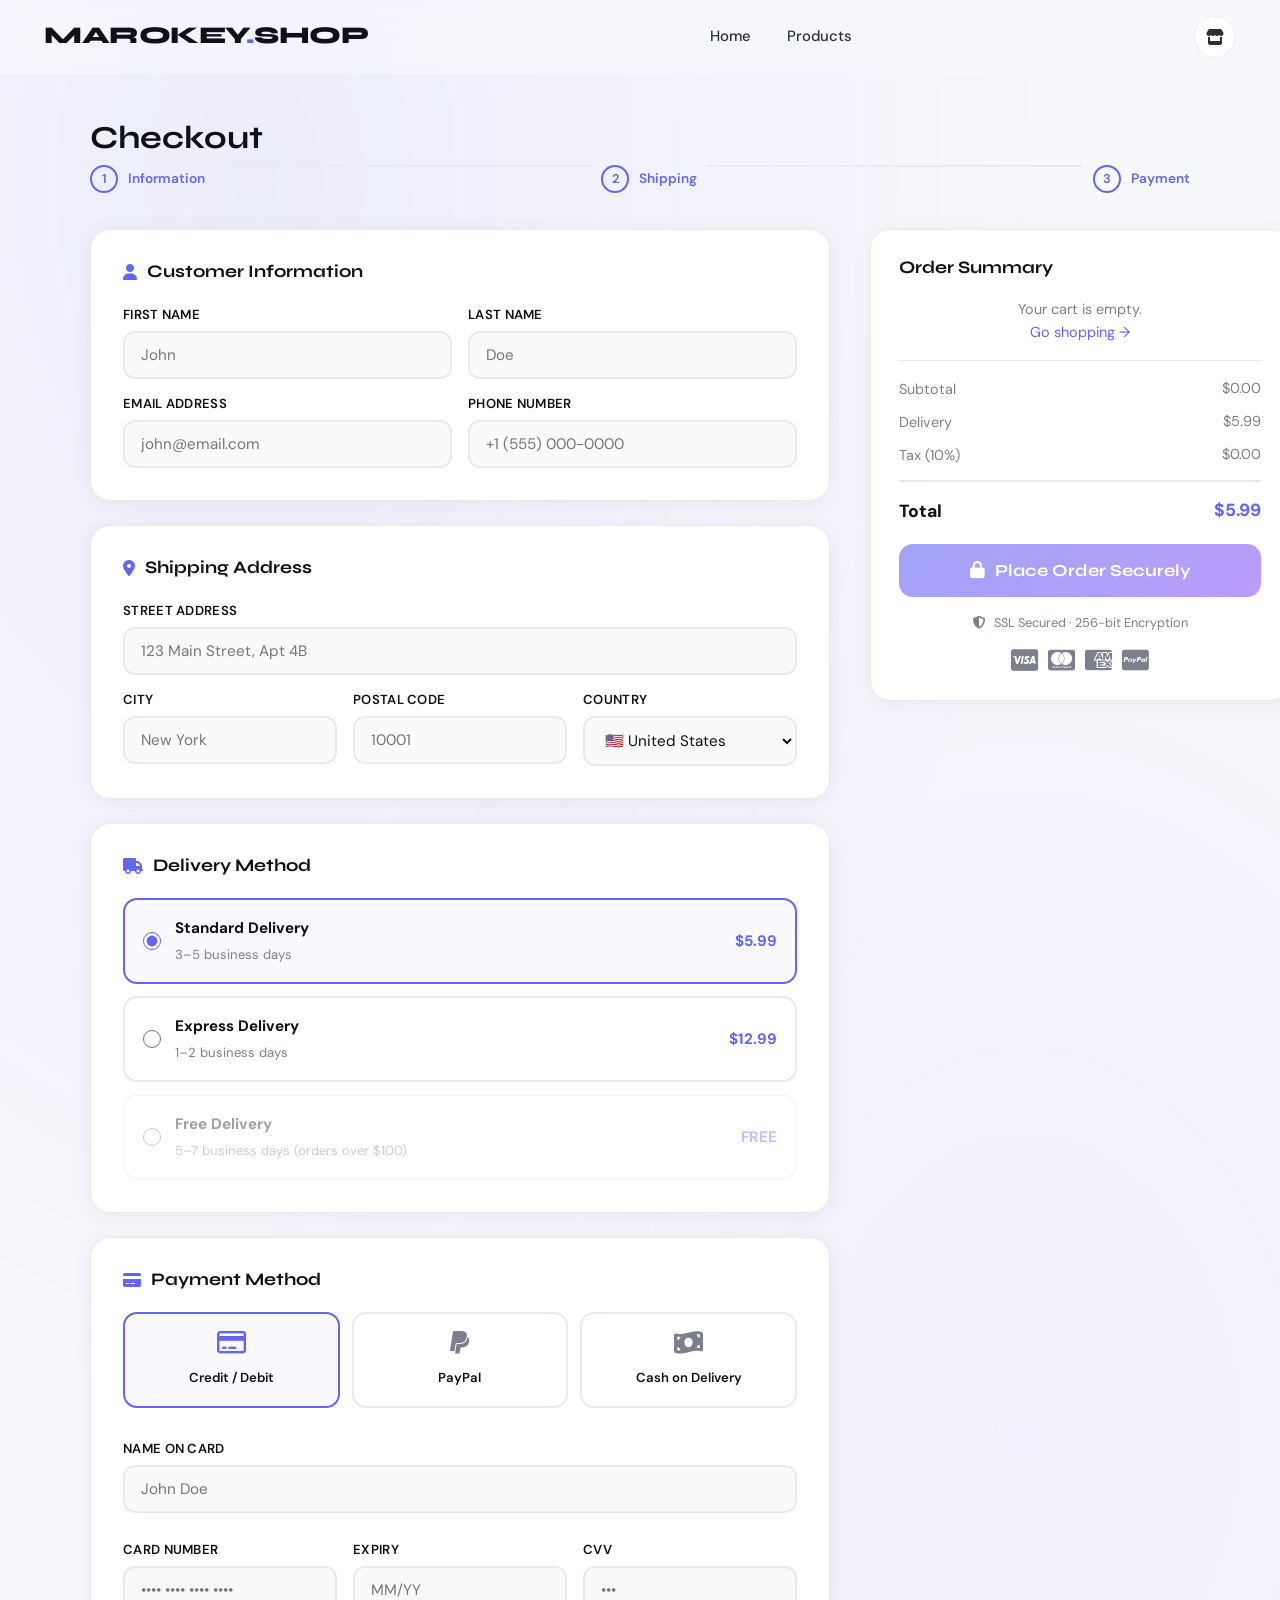
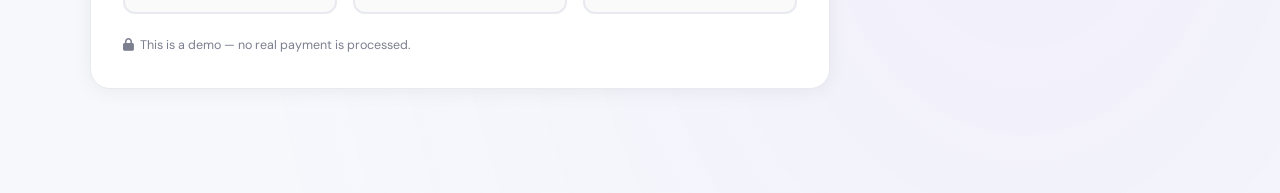
==== checkout.html @ 68ee7695 "fix some bugs and add many new features such as:checkout (payment) and add items in the card for sho" ====
<!DOCTYPE html>
<html lang="en">
<head>
  <meta charset="UTF-8">
  <meta name="viewport" content="width=device-width, initial-scale=1.0">
  <title>Checkout — MAROKEY SHOP</title>
  <link rel="shortcut icon" href="pictures/logo.png" type="image/x-icon">
  <link rel="stylesheet" href="https://cdnjs.cloudflare.com/ajax/libs/font-awesome/6.4.0/css/all.min.css">
  <link rel="preconnect" href="https://fonts.googleapis.com">
  <link href="https://fonts.googleapis.com/css2?family=Syne:wght@400;600;700;800&family=DM+Sans:wght@300;400;500&display=swap" rel="stylesheet">
  <link rel="stylesheet" href="style.css ">
  <style>
    /* Checkout-specific styles */
    .checkout-page { padding: 120px 20px 80px; min-height: 100vh; }
    .checkout-layout { display: grid; grid-template-columns: 1fr 420px; gap: 40px; max-width: 1100px; margin: 0 auto; align-items: start; }
    @media(max-width:900px){ .checkout-layout{ grid-template-columns:1fr; } }

    /* Steps */
    .checkout-steps { display:flex; gap:0; margin-bottom:36px; }
    .step { display:flex; align-items:center; gap:10px; font-size:.85rem; font-weight:600; color:var(--muted); }
    .step.active { color:var(--accent); }
    .step.done { color:var(--green); }
    .step-num { width:28px; height:28px; border-radius:50%; border:2px solid currentColor; display:flex; align-items:center; justify-content:center; font-size:.8rem; flex-shrink:0; }
    .step.done .step-num { background:var(--green); border-color:var(--green); color:#fff; }
    .step-line { flex:1; height:2px; background:var(--border); margin:0 10px; }
    .step-line.done { background:var(--green); }

    /* Form Panels */
    .checkout-panel { background:#fff; border-radius:20px; padding:32px; margin-bottom:24px; box-shadow:0 2px 20px rgba(0,0,0,.06); border:1px solid var(--border); }
    .checkout-panel h3 { font-family:'Syne',sans-serif; font-size:1.1rem; margin-bottom:22px; display:flex; align-items:center; gap:10px; }
    .checkout-panel h3 i { color:var(--accent); font-size:1rem; }

    .field-grid { display:grid; gap:16px; }
    .field-grid.two { grid-template-columns:1fr 1fr; }
    .field-grid.three { grid-template-columns:1fr 1fr 1fr; }
    @media(max-width:600px){ .field-grid.two,.field-grid.three{ grid-template-columns:1fr; } }

    .ck-field { display:flex; flex-direction:column; gap:6px; }
    .ck-field label { font-size:.82rem; font-weight:600; color:var(--dark); letter-spacing:.3px; text-transform:uppercase; }
    .ck-field input, .ck-field select { padding:12px 16px; border:2px solid var(--border); border-radius:12px; font-size:.95rem; font-family:'DM Sans',sans-serif; color:var(--dark); background:#fafafa; transition:border-color .2s, background .2s; outline:none; }
    .ck-field input:focus, .ck-field select:focus { border-color:var(--accent); background:#fff; box-shadow:0 0 0 4px rgba(99,102,241,.08); }

    /* Delivery Options */
    .delivery-options { display:flex; flex-direction:column; gap:12px; }
    .delivery-opt { display:flex; align-items:center; gap:14px; padding:16px 18px; border:2px solid var(--border); border-radius:14px; cursor:pointer; transition:all .2s; }
    .delivery-opt:hover, .delivery-opt.selected { border-color:var(--accent); background:rgba(99,102,241,.04); }
    .delivery-opt input[type=radio] { accent-color:var(--accent); width:18px; height:18px; }
    .delivery-opt-info { flex:1; }
    .delivery-opt-info strong { display:block; font-size:.95rem; color:var(--dark); }
    .delivery-opt-info span { font-size:.82rem; color:var(--muted); }
    .delivery-price { font-weight:700; color:var(--accent); font-size:.95rem; }

    /* Payment */
    .payment-methods { display:grid; grid-template-columns:repeat(3,1fr); gap:12px; }
    @media(max-width:500px){ .payment-methods{ grid-template-columns:1fr; } }
    .pay-opt { border:2px solid var(--border); border-radius:14px; padding:16px; text-align:center; cursor:pointer; transition:all .2s; }
    .pay-opt:hover, .pay-opt.selected { border-color:var(--accent); background:rgba(99,102,241,.04); }
    .pay-opt i { font-size:1.6rem; color:var(--muted); margin-bottom:8px; display:block; }
    .pay-opt.selected i { color:var(--accent); }
    .pay-opt span { font-size:.82rem; font-weight:600; color:var(--dark); }
    .card-fields { margin-top:16px; display:none; }
    .card-fields.show { display:grid; gap:12px; }

    /* Order Summary */
    .order-summary { background:#fff; border-radius:20px; padding:28px; box-shadow:0 2px 20px rgba(0,0,0,.06); border:1px solid var(--border); position:sticky; top:100px; }
    .order-summary h3 { font-family:'Syne',sans-serif; font-size:1.1rem; margin-bottom:20px; }
    .summary-items { border-bottom:1px solid var(--border); padding-bottom:16px; margin-bottom:16px; max-height:240px; overflow-y:auto; display:flex; flex-direction:column; gap:12px; }
    .s-item { display:flex; gap:12px; align-items:center; }
    .s-item-img { width:54px; height:54px; border-radius:10px; object-fit:contain; background:#f8f9fa; padding:4px; flex-shrink:0; }
    .s-item-info { flex:1; }
    .s-item-info p { font-size:.88rem; font-weight:600; color:var(--dark); margin-bottom:2px; }
    .s-item-info span { font-size:.8rem; color:var(--muted); }
    .s-item-price { font-weight:700; font-size:.92rem; color:var(--dark); white-space:nowrap; }

    .summary-row { display:flex; justify-content:space-between; font-size:.9rem; margin-bottom:10px; color:var(--muted); }
    .summary-row.total { border-top:2px solid var(--border); margin-top:14px; padding-top:14px; font-size:1.1rem; font-weight:800; color:var(--dark); }
    .summary-row.total span:last-child { color:var(--accent); }

    /* Place Order */
    .place-order-btn { width:100%; padding:16px; background:var(--gradient); border:none; border-radius:14px; color:#fff; font-family:'Syne',sans-serif; font-size:1.05rem; font-weight:700; cursor:pointer; margin-top:20px; display:flex; align-items:center; justify-content:center; gap:10px; transition:transform .2s, box-shadow .2s; }
    .place-order-btn:hover { transform:translateY(-2px); box-shadow:0 10px 30px rgba(99,102,241,.35); }
    .place-order-btn:disabled { opacity:.6; cursor:not-allowed; transform:none; }

    /* Success Modal */
    .success-modal { position:fixed; inset:0; background:rgba(0,0,0,.5); display:flex; align-items:center; justify-content:center; z-index:9999; opacity:0; visibility:hidden; transition:all .3s; padding:20px; }
    .success-modal.show { opacity:1; visibility:visible; }
    .success-box { background:#fff; border-radius:28px; padding:52px 44px; text-align:center; max-width:480px; width:100%; animation:popIn .4s ease; }
    @keyframes popIn { from{transform:scale(.8);opacity:0} to{transform:scale(1);opacity:1} }
    .success-icon { width:88px; height:88px; background:linear-gradient(135deg,#22c55e,#16a34a); border-radius:50%; display:flex; align-items:center; justify-content:center; font-size:2.4rem; color:#fff; margin:0 auto 24px; }
    .success-box h2 { font-family:'Syne',sans-serif; font-size:1.8rem; margin-bottom:12px; color:var(--dark); }
    .success-box p { color:var(--muted); margin-bottom:8px; font-size:.95rem; line-height:1.6; }
    .order-num { font-size:.85rem; color:var(--accent); font-weight:700; margin-bottom:28px; }
    .success-box .btn-primary { display:inline-flex; }
  </style>
</head>
<body>

<!-- ── Navbar ── -->
<nav class="mk-navbar scrolled" id="navbar">
  <div class="nav-inner">
    <a href="index.html" class="mk-logo">MAROKEY<span>.</span>SHOP</a>
    <ul class="nav-links" id="navMenu">
      <li><a href="index.html#home">Home</a></li>
      <li><a href="index.html#products">Products</a></li>
    </ul>
    <div class="nav-actions">
      <button class="icon-btn cart-trigger" onclick="window.location='index.html'" aria-label="Back to store">
        <i class="fas fa-store"></i>
      </button>
      <button class="icon-btn" id="navToggle" aria-label="Menu" aria-expanded="false">
        <span class="ham"><span></span><span></span><span></span></span>
      </button>
    </div>
  </div>
</nav>

<!-- ── Checkout Page ── -->
<div class="checkout-page">
  <div style="max-width:1100px;margin:0 auto 28px;">
    <h1 style="font-family:'Syne',sans-serif;font-size:2rem;margin-bottom:8px;">Checkout</h1>

    <!-- Progress Steps -->
    <div class="checkout-steps">
      <div class="step active"><div class="step-num">1</div><span>Information</span></div>
      <div class="step-line"></div>
      <div class="step active"><div class="step-num">2</div><span>Shipping</span></div>
      <div class="step-line"></div>
      <div class="step active"><div class="step-num">3</div><span>Payment</span></div>
    </div>
  </div>

  <div class="checkout-layout">
    <!-- Left Column: Form -->
    <div>
      <!-- Customer Info -->
      <div class="checkout-panel">
        <h3><i class="fas fa-user"></i> Customer Information</h3>
        <div class="field-grid two">
          <div class="ck-field"><label for="firstName">First Name</label><input type="text" id="firstName" name="firstName" placeholder="John" required autocomplete="given-name"></div>
          <div class="ck-field"><label for="lastName">Last Name</label><input type="text" id="lastName" name="lastName" placeholder="Doe" required autocomplete="family-name"></div>
        </div>
        <div class="field-grid two" style="margin-top:14px;">
          <div class="ck-field"><label for="email">Email Address</label><input type="email" id="email" name="email" placeholder="john@email.com" required autocomplete="email"></div>
          <div class="ck-field"><label for="phone">Phone Number</label><input type="tel" id="phone" name="phone" placeholder="+1 (555) 000-0000" required autocomplete="tel"></div>
        </div>
      </div>

      <!-- Shipping Address -->
      <div class="checkout-panel">
        <h3><i class="fas fa-map-marker-alt"></i> Shipping Address</h3>
        <div class="field-grid" style="margin-bottom:14px;">
          <div class="ck-field"><label for="street">Street Address</label><input type="text" id="street" name="street" placeholder="123 Main Street, Apt 4B" required autocomplete="street-address"></div>
        </div>
        <div class="field-grid three">
          <div class="ck-field"><label for="city">City</label><input type="text" id="city" name="city" placeholder="New York" required autocomplete="address-level2"></div>
          <div class="ck-field"><label for="postal">Postal Code</label><input type="text" id="postal" name="postal" placeholder="10001" required autocomplete="postal-code"></div>
          <div class="ck-field"><label for="country">Country</label>
            <select id="country" name="country" required autocomplete="country">
              <option value="US">🇺🇸 United States</option>
              <option value="GB">🇬🇧 United Kingdom</option>
              <option value="FR">🇫🇷 France</option>
              <option value="MA">🇲🇦 Morocco</option>
              <option value="DE">🇩🇪 Germany</option>
              <option value="CA">🇨🇦 Canada</option>
              <option value="other">🌍 Other</option>
            </select>
          </div>
        </div>
      </div>

      <!-- Delivery Options -->
      <div class="checkout-panel">
        <h3><i class="fas fa-truck"></i> Delivery Method</h3>
        <div class="delivery-options" id="deliveryOptions">
          <label class="delivery-opt selected">
            <input type="radio" name="delivery" value="standard" data-fee="5.99" data-days="3–5 days" checked>
            <div class="delivery-opt-info">
              <strong>Standard Delivery</strong>
              <span>3–5 business days</span>
            </div>
            <span class="delivery-price">$5.99</span>
          </label>
          <label class="delivery-opt">
            <input type="radio" name="delivery" value="express" data-fee="12.99" data-days="1–2 days">
            <div class="delivery-opt-info">
              <strong>Express Delivery</strong>
              <span>1–2 business days</span>
            </div>
            <span class="delivery-price">$12.99</span>
          </label>
          <label class="delivery-opt" id="freeDeliveryOpt">
            <input type="radio" name="delivery" value="free" data-fee="0" data-days="5–7 days">
            <div class="delivery-opt-info">
              <strong>Free Delivery</strong>
              <span>5–7 business days (orders over $100)</span>
            </div>
            <span class="delivery-price free-tag">FREE</span>
          </label>
        </div>
      </div>

      <!-- Payment -->
      <div class="checkout-panel">
        <h3><i class="fas fa-credit-card"></i> Payment Method</h3>
        <div class="payment-methods">
          <div class="pay-opt selected" data-pay="card" onclick="selectPay(this)">
            <i class="far fa-credit-card"></i>
            <span>Credit / Debit</span>
          </div>
          <div class="pay-opt" data-pay="paypal" onclick="selectPay(this)">
            <i class="fab fa-paypal"></i>
            <span>PayPal</span>
          </div>
          <div class="pay-opt" data-pay="cod" onclick="selectPay(this)">
            <i class="fas fa-money-bill-wave"></i>
            <span>Cash on Delivery</span>
          </div>
        </div>

        <!-- Card Fields -->
        <div class="card-fields show" id="cardFields">
          <div class="field-grid" style="margin-top:14px;">
            <div class="ck-field"><label>Name on Card</label><input type="text" placeholder="John Doe"></div>
          </div>
          <div class="field-grid two" style="margin-top:14px;">
            <div class="ck-field"><label>Card Number</label><input type="text" placeholder="•••• •••• •••• ••••" maxlength="19"></div>
            <div class="field-grid two">
              <div class="ck-field"><label>Expiry</label><input type="text" placeholder="MM/YY" maxlength="5"></div>
              <div class="ck-field"><label>CVV</label><input type="text" placeholder="•••" maxlength="4"></div>
            </div>
          </div>
          <p style="font-size:.78rem;color:var(--muted);margin-top:10px;display:flex;align-items:center;gap:6px;"><i class="fas fa-lock"></i> This is a demo — no real payment is processed.</p>
        </div>

        <div id="paypalMsg" style="display:none;margin-top:16px;padding:16px;background:#f0f4ff;border-radius:12px;font-size:.9rem;color:var(--muted);text-align:center;">
          <i class="fab fa-paypal" style="font-size:1.8rem;color:#003087;display:block;margin-bottom:8px;"></i>
          You'll be redirected to PayPal to complete your purchase.
        </div>
        <div id="codMsg" style="display:none;margin-top:16px;padding:16px;background:#f0fff4;border-radius:12px;font-size:.9rem;color:var(--muted);text-align:center;">
          <i class="fas fa-hand-holding-usd" style="font-size:1.8rem;color:#22c55e;display:block;margin-bottom:8px;"></i>
          Pay cash when your order arrives at your door.
        </div>
      </div>
    </div>

    <!-- Right Column: Order Summary -->
    <div class="order-summary">
      <h3>Order Summary</h3>

      <div class="summary-items" id="summaryItems">
        <p style="color:var(--muted);font-size:.9rem;">Loading cart…</p>
      </div>

      <div class="summary-row"><span>Subtotal</span><span id="sumSubtotal">$0.00</span></div>
      <div class="summary-row"><span>Delivery</span><span id="sumDelivery">$5.99</span></div>
      <div class="summary-row"><span>Tax (10%)</span><span id="sumTax">$0.00</span></div>
      <div class="summary-row total"><span>Total</span><span id="sumTotal">$0.00</span></div>

      <button class="place-order-btn" id="placeOrderBtn" onclick="placeOrder()">
        <i class="fas fa-lock"></i> Place Order Securely
      </button>

      <div style="display:flex;align-items:center;justify-content:center;gap:8px;margin-top:16px;font-size:.8rem;color:var(--muted);">
        <i class="fas fa-shield-alt"></i> SSL Secured · 256-bit Encryption
      </div>

      <!-- Accepted cards -->
      <div style="display:flex;gap:10px;justify-content:center;margin-top:14px;font-size:1.5rem;color:var(--muted);">
        <i class="fab fa-cc-visa"></i>
        <i class="fab fa-cc-mastercard"></i>
        <i class="fab fa-cc-amex"></i>
        <i class="fab fa-cc-paypal"></i>
      </div>
    </div>
  </div>
</div>

<!-- ── Success Modal ── -->
<div class="success-modal" id="successModal">
  <div class="success-box">
    <div class="success-icon">✓</div>
    <h2>Order Placed!</h2>
    <p>Thank you for shopping with <strong>MAROKEY SHOP</strong>. Your order has been confirmed and will be on its way soon.</p>
    <p class="order-num" id="orderNum">Order #MK-000000</p>
    <a href="index.html" class="btn-primary" onclick="clearCart()">
      Continue Shopping <i class="fas fa-arrow-right"></i>
    </a>
  </div>
</div>

<script src="main.js"></script>
<script>
const TAX_RATE = 0.10;
let deliveryFee = 5.99;
let selectedPay = 'card';

function renderSummary() {
  const cart = getCart();
  const items = document.getElementById('summaryItems');
  const subtotal = cartTotal();

  if (!cart.length) {
    items.innerHTML = '<p style="color:var(--muted);font-size:.9rem;text-align:center;">Your cart is empty.<br><a href="index.html" style="color:var(--accent)">Go shopping →</a></p>';
    document.getElementById('placeOrderBtn').disabled = true;
  } else {
    items.innerHTML = cart.map(i => `
      <div class="s-item">
        <img src="${i.img}" class="s-item-img" alt="${i.name}" onerror="this.src='https://via.placeholder.com/54'">
        <div class="s-item-info">
          <p>${i.name}</p>
          <span>Qty: ${i.qty}</span>
        </div>
        <span class="s-item-price">$${(i.price * i.qty).toFixed(2)}</span>
      </div>
    `).join('');
  }

  // Free delivery if over $100
  const freeOpt = document.getElementById('freeDeliveryOpt');
  if (freeOpt) {
    const radio = freeOpt.querySelector('input');
    if (subtotal >= 100) {
      freeOpt.style.opacity = '1';
      freeOpt.style.pointerEvents = 'auto';
    } else {
      freeOpt.style.opacity = '.4';
      freeOpt.style.pointerEvents = 'none';
      if (radio.checked) {
        document.querySelector('input[name="delivery"][value="standard"]').checked = true;
        deliveryFee = 5.99;
      }
    }
  }

  const tax = subtotal * TAX_RATE;
  const total = subtotal + deliveryFee + tax;
  document.getElementById('sumSubtotal').textContent = `$${subtotal.toFixed(2)}`;
  document.getElementById('sumDelivery').textContent = deliveryFee === 0 ? 'FREE' : `$${deliveryFee.toFixed(2)}`;
  document.getElementById('sumTax').textContent = `$${tax.toFixed(2)}`;
  document.getElementById('sumTotal').textContent = `$${total.toFixed(2)}`;
}

// Delivery radio
document.querySelectorAll('input[name="delivery"]').forEach(r => {
  r.addEventListener('change', function() {
    document.querySelectorAll('.delivery-opt').forEach(o => o.classList.remove('selected'));
    this.closest('.delivery-opt').classList.add('selected');
    deliveryFee = parseFloat(this.dataset.fee);
    renderSummary();
  });
});

// Payment method
function selectPay(el) {
  document.querySelectorAll('.pay-opt').forEach(o => o.classList.remove('selected'));
  el.classList.add('selected');
  selectedPay = el.dataset.pay;
  document.getElementById('cardFields').className = 'card-fields' + (selectedPay === 'card' ? ' show' : '');
  document.getElementById('paypalMsg').style.display = selectedPay === 'paypal' ? 'block' : 'none';
  document.getElementById('codMsg').style.display = selectedPay === 'cod' ? 'block' : 'none';
}

// Card number formatting
document.querySelector('input[placeholder="•••• •••• •••• ••••"]')?.addEventListener('input', function() {
  this.value = this.value.replace(/\D/g,'').replace(/(.{4})/g,'$1 ').trim().slice(0,19);
});
document.querySelector('input[placeholder="MM/YY"]')?.addEventListener('input', function() {
  this.value = this.value.replace(/\D/g,'').replace(/(.{2})/,'$1/').slice(0,5);
});

// Place order validation
function placeOrder() {
  const required = ['firstName','lastName','email','phone','street','city','postal'];
  const empty = required.filter(id => !document.getElementById(id)?.value.trim());
  if (empty.length) { showToast('Please fill in all required fields.', 'error'); return; }
  if (!getCart().length) { showToast('Your cart is empty!', 'error'); return; }

  // Generate order number
  const num = 'MK-' + Math.random().toString(36).toUpperCase().slice(2,8);
  document.getElementById('orderNum').textContent = `Order #${num}`;

  const btn = document.getElementById('placeOrderBtn');
  btn.disabled = true;
  btn.innerHTML = '<i class="fas fa-spinner fa-spin"></i> Processing…';

  setTimeout(() => {
    document.getElementById('successModal').classList.add('show');
  }, 1400);
}

renderSummary();
</script>
</body>
</html>
---- style.css ----
:root {
  --dark:       #0f1117;
  --mid:        #2c2f3a;
  --muted:      #7c7f8e;
  --border:     #e8eaf0;
  --bg:         #f7f8fc;
  --white:      #ffffff;
  --accent:     #6366f1;
  --accent2:    #8b5cf6;
  --green:      #22c55e;
  --red:        #ef4444;
  --gradient:   linear-gradient(135deg, #6366f1 0%, #8b5cf6 100%);
  --shadow-sm:  0 2px 8px rgba(0,0,0,.06);
  --shadow-md:  0 8px 28px rgba(0,0,0,.10);
  --shadow-lg:  0 20px 50px rgba(0,0,0,.14);
  --radius:     16px;
  --radius-sm:  10px;
  --nav-h:      74px;
}

/* ── Reset ──────────────────────────────────────────────────── */
*, *::before, *::after { box-sizing: border-box; margin: 0; padding: 0; }
html { scroll-behavior: smooth; }
body {
  font-family: 'DM Sans', sans-serif;
  color: var(--dark);
  background: var(--bg);
  background-image:
    radial-gradient(ellipse at 20% 10%, rgba(99,102,241,.07) 0%, transparent 55%),
    radial-gradient(ellipse at 80% 80%, rgba(139,92,246,.05) 0%, transparent 55%);
  line-height: 1.6;
  -webkit-font-smoothing: antialiased;
}
img { display: block; max-width: 100%; }
a { text-decoration: none; color: inherit; }
button { cursor: pointer; font-family: inherit; }
input, select, textarea { font-family: inherit; }

/* ── Typography ─────────────────────────────────────────────── */
h1, h2, h3, h4 { font-family: 'Syne', sans-serif; line-height: 1.15; }
em { font-style: italic; }

/* ── Container ──────────────────────────────────────────────── */
.container { width: 100%; max-width: 1240px; margin: 0 auto; padding: 0 24px; }

/* ── Buttons ────────────────────────────────────────────────── */
.btn-primary {
  display: inline-flex; align-items: center; gap: 8px;
  padding: 14px 30px;
  background: var(--gradient);
  color: #fff;
  border: none; border-radius: 50px;
  font-family: 'Syne', sans-serif; font-weight: 700; font-size: .95rem;
  letter-spacing: .3px;
  transition: transform .2s, box-shadow .2s;
  cursor: pointer;
}
.btn-primary:hover { transform: translateY(-2px); box-shadow: 0 12px 30px rgba(99,102,241,.35); }
.btn-primary.w-full { width: 100%; justify-content: center; border-radius: 14px; padding: 15px; }

.btn-ghost {
  display: inline-flex; align-items: center; gap: 8px;
  padding: 14px 28px;
  background: transparent;
  color: #fff;
  border: 2px solid rgba(255,255,255,.5);
  border-radius: 50px;
  font-family: 'Syne', sans-serif; font-weight: 600; font-size: .95rem;
  transition: background .2s, border-color .2s;
}
.btn-ghost:hover { background: rgba(255,255,255,.15); border-color: #fff; }

/* ── Section Labels ─────────────────────────────────────────── */
.section-label {
  display: inline-block;
  font-size: .78rem; font-weight: 700; letter-spacing: 2.5px; text-transform: uppercase;
  color: var(--accent);
  background: rgba(99,102,241,.1);
  padding: 5px 14px; border-radius: 50px;
  margin-bottom: 14px;
}

/* ── NAVBAR ─────────────────────────────────────────────────── */
.mk-navbar {
  position: fixed; top: 0; left: 0; width: 100%; z-index: 1000;
  height: var(--nav-h);
  background: rgba(247,248,252,.7);
  backdrop-filter: blur(16px); -webkit-backdrop-filter: blur(16px);
  border-bottom: 1px solid transparent;
  transition: all .3s ease;
}
.mk-navbar.scrolled {
  background: rgba(255,255,255,.92);
  border-bottom-color: var(--border);
  box-shadow: var(--shadow-sm);
}
.nav-inner {
  max-width: 1240px; margin: 0 auto; padding: 0 24px;
  height: 100%; display: flex; align-items: center; justify-content: space-between; gap: 24px;
  min-width: 0;
}

.nav-actions { display: flex; align-items: center; gap: 10px; flex-shrink: 0; }

.ham { display: flex; flex-direction: column; gap: 5px; width: 18px; flex-shrink: 0; }
.ham span { display: block; height: 2px; background: var(--mid); border-radius: 2px; transition: all .3s; }

.icon-btn#navToggle { display: none; }

#navToggle.open .ham span:nth-child(1) { transform: translateY(7px) rotate(45deg); }
#navToggle.open .ham span:nth-child(2) { opacity: 0; }
#navToggle.open .ham span:nth-child(3) { transform: translateY(-7px) rotate(-45deg); }

@media (max-width: 860px) {
  .icon-btn#navToggle { display: flex; }

  .nav-links {
    position: fixed; top: var(--nav-h); left: 0; width: 100%; z-index: 999;
    flex-direction: column; gap: 0;
    background: rgba(255,255,255,.98); backdrop-filter: blur(16px);
    padding: 16px; border-bottom: 1px solid var(--border);
    transform: translateY(-120%); opacity: 0; visibility: hidden; pointer-events: none;
    transition: transform .3s ease, opacity .3s ease, visibility .3s ease;
  }

  .nav-links.open {
    transform: translateY(0);
    opacity: 1;
    visibility: visible;
    pointer-events: auto;
  }

  .nav-links a {
    padding: 14px 16px;
    border-radius: var(--radius-sm);
  }
}

@media (max-width: 460px) {
  .nav-inner { padding: 0 14px; gap: 10px; }
  .mk-logo { font-size: 1.1rem; letter-spacing: 0; min-width: 0; }
  .nav-actions { gap: 8px; }
  .icon-btn { width: 38px; height: 38px; }
}


.mk-logo {
  font-family: 'Syne', sans-serif; font-weight: 800; font-size: 1.5rem;
  color: var(--dark); letter-spacing: -0.5px;
  flex-shrink: 0;
}
.mk-logo span { color: var(--accent); }
.footer-logo { font-size: 1.8rem; }

.nav-links {
  display: flex; list-style: none; gap: 4px;
}
.nav-links a {
  display: block; padding: 8px 16px; border-radius: 50px;
  font-weight: 500; font-size: .93rem; color: var(--mid);
  transition: background .2s, color .2s;
}
.nav-links a:hover { background: rgba(99,102,241,.08); color: var(--accent); }

.nav-actions { display: flex; align-items: center; gap: 10px; flex-shrink: 0; }

.icon-btn {
  position: relative; width: 42px; height: 42px; border-radius: 50%;
  background: var(--white); border: 1.5px solid var(--border);
  display: flex; align-items: center; justify-content: center;
  font-size: 1rem; color: var(--mid);
  transition: all .2s;
}
.icon-btn:hover { border-color: var(--accent); color: var(--accent); background: rgba(99,102,241,.06); }

.cart-count {
  position: absolute; top: -5px; right: -5px;
  width: 18px; height: 18px; border-radius: 50%;
  background: var(--accent); color: #fff;
  font-size: .67rem; font-weight: 700;
  display: flex; align-items: center; justify-content: center;
  border: 2px solid var(--bg);
}

/* Hamburger */

@media (max-width: 860px) {
  .icon-btn#navToggle { display: flex; }
  .nav-links {
    position: fixed; top: var(--nav-h); left: 0; width: 100%; z-index: 999;
    flex-direction: column; gap: 0;
    background: rgba(255,255,255,.98); backdrop-filter: blur(16px);
    padding: 16px; border-bottom: 1px solid var(--border);
    transform: translateY(-120%); opacity: 0; visibility: hidden; pointer-events: none;
    transition: transform .3s ease, opacity .3s ease, visibility .3s ease;
  }
  .nav-links.open { transform: translateY(0); opacity: 1; visibility: visible; pointer-events: auto; }
  .nav-links a { padding: 14px 16px; border-radius: var(--radius-sm); }
}

@media (max-width: 460px) {
  .nav-inner { padding: 0 14px; gap: 10px; }
  .mk-logo { font-size: 1.1rem; letter-spacing: 0; min-width: 0; }
  .nav-actions { gap: 8px; }
  .icon-btn { width: 38px; height: 38px; }
}

/* ── CART SIDEBAR ───────────────────────────────────────────── */
.cart-overlay {
  position: fixed; inset: 0; background: rgba(0,0,0,.45);
  z-index: 1090; opacity: 0; visibility: hidden; transition: all .3s;
}
.cart-overlay.show { opacity: 1; visibility: visible; }

.cart-sidebar {
  position: fixed; top: 0; right: -420px; width: 100%; max-width: 420px; height: 100%;
  background: #fff; z-index: 1100;
  display: flex; flex-direction: column;
  box-shadow: var(--shadow-lg);
  transition: right .35s cubic-bezier(.4,0,.2,1);
}
.cart-sidebar.open { right: 0; }

.cart-header {
  display: flex; align-items: center; justify-content: space-between;
  padding: 22px 24px; border-bottom: 1px solid var(--border);
  flex-shrink: 0;
}
.cart-header h2 { font-family: 'Syne', sans-serif; font-size: 1.2rem; }
.cart-header h2 span { color: var(--accent); font-size: .9rem; font-weight: 500; margin-left: 6px; }

.close-cart {
  width: 36px; height: 36px; border-radius: 50%; border: 1.5px solid var(--border);
  background: transparent; display: flex; align-items: center; justify-content: center;
  color: var(--muted); font-size: .9rem; transition: all .2s;
}
.close-cart:hover { background: var(--red); border-color: var(--red); color: #fff; }

.cart-items {
  flex: 1; overflow-y: auto; padding: 16px 24px;
  display: flex; flex-direction: column; gap: 12px;
}
.cart-items::-webkit-scrollbar { width: 4px; }
.cart-items::-webkit-scrollbar-thumb { background: var(--border); border-radius: 4px; }

.cart-empty { display: flex; flex-direction: column; align-items: center; justify-content: center; height: 200px; color: var(--muted); gap: 12px; }
.cart-empty span { font-size: 3rem; }
.cart-empty p { font-size: .95rem; }

.cart-item {
  display: flex; gap: 14px; align-items: center;
  padding: 14px; border-radius: var(--radius-sm);
  border: 1px solid var(--border); background: #fafbfd;
  transition: border-color .2s;
}
.cart-item:hover { border-color: var(--accent); }
.cart-item img { width: 70px; height: 70px; object-fit: contain; border-radius: 8px; background: #fff; padding: 4px; flex-shrink: 0; }

.cart-item-info { flex: 1; min-width: 0; }
.cart-item-name { font-size: .88rem; font-weight: 600; color: var(--dark); white-space: nowrap; overflow: hidden; text-overflow: ellipsis; margin-bottom: 3px; }
.cart-item-price { font-size: .82rem; color: var(--muted); margin-bottom: 8px; }

.qty-controls {
  display: inline-flex; align-items: center; gap: 0;
  border: 1.5px solid var(--border); border-radius: 8px; overflow: hidden;
  background: #fff;
}
.qty-controls button {
  width: 28px; height: 28px; border: none; background: transparent;
  color: var(--mid); font-size: 1rem; transition: background .2s;
  display: flex; align-items: center; justify-content: center;
}
.qty-controls button:hover { background: var(--accent); color: #fff; }
.qty-controls span { min-width: 30px; text-align: center; font-size: .88rem; font-weight: 600; }

.cart-item-right { display: flex; flex-direction: column; align-items: flex-end; gap: 8px; flex-shrink: 0; }
.remove-item {
  width: 26px; height: 26px; border: none; background: transparent;
  color: var(--muted); font-size: .75rem; border-radius: 50%; transition: all .2s;
  display: flex; align-items: center; justify-content: center;
}
.remove-item:hover { background: var(--red); color: #fff; }
.cart-item-subtotal { font-size: .92rem; font-weight: 700; color: var(--dark); }

.cart-footer { padding: 20px 24px; border-top: 1px solid var(--border); flex-shrink: 0; }
.cart-summary { margin-bottom: 14px; }
.cart-total-row { display: flex; justify-content: space-between; font-size: .9rem; margin-bottom: 6px; }
.cart-total-row:first-child { font-size: 1.05rem; font-weight: 700; }
.cart-total-row.small { color: var(--muted); font-size: .8rem; }

.checkout-btn {
  display: flex; align-items: center; justify-content: center;
  width: 100%; padding: 15px;
  background: var(--gradient); color: #fff; border-radius: var(--radius-sm);
  font-family: 'Syne', sans-serif; font-weight: 700; font-size: 1rem;
  transition: transform .2s, box-shadow .2s;
}
.checkout-btn:hover { transform: translateY(-2px); box-shadow: 0 10px 28px rgba(99,102,241,.35); }

.clear-cart-btn {
  width: 100%; padding: 11px; margin-top: 10px;
  background: transparent; border: 1.5px solid var(--border); border-radius: var(--radius-sm);
  color: var(--muted); font-size: .88rem; font-weight: 500;
  transition: all .2s;
}
.clear-cart-btn:hover { border-color: var(--red); color: var(--red); }

/* ── HERO ───────────────────────────────────────────────────── */
.hero {
  position: relative; min-height: 100vh;
  display: flex; align-items: center;
  overflow: hidden; padding-top: var(--nav-h);
}
.hero-bg { position: absolute; inset: 0; }
.hero-bg img { width: 100%; height: 100%; object-fit: cover; }
.hero-overlay {
  position: absolute; inset: 0;
  background: linear-gradient(135deg, rgba(15,17,23,.78) 0%, rgba(99,102,241,.35) 100%);
}
.hero-content {
  position: relative; z-index: 2;
  max-width: 680px; padding: 0 48px;
}
.hero-eyebrow {
  display: inline-block; font-size: .78rem; font-weight: 700; letter-spacing: 3px; text-transform: uppercase;
  color: rgba(255,255,255,.7); border: 1px solid rgba(255,255,255,.3);
  padding: 6px 16px; border-radius: 50px; margin-bottom: 24px;
}
.hero-title {
  font-size: clamp(3rem, 8vw, 6rem); color: #fff;
  margin-bottom: 22px; font-weight: 800; line-height: 1.05;
}
.hero-title em { color: #a5b4fc; font-style: normal; }
.hero-sub { color: rgba(255,255,255,.75); font-size: 1.1rem; margin-bottom: 36px; max-width: 480px; }

.hero-cta { display: flex; gap: 16px; flex-wrap: wrap; }

.hero-scroll {
  position: absolute; bottom: 36px; left: 48px; z-index: 2;
  display: flex; flex-direction: column; align-items: center; gap: 10px;
  writing-mode: vertical-lr; font-size: .72rem; letter-spacing: 2px;
  color: rgba(255,255,255,.5); text-transform: uppercase;
}
.scroll-line {
  width: 1px; height: 50px;
  background: linear-gradient(rgba(255,255,255,.5), transparent);
  animation: scrollPulse 2s infinite;
}
@keyframes scrollPulse { 0%,100%{opacity:.4;transform:scaleY(1)} 50%{opacity:1;transform:scaleY(1.1)} }

@media (max-width: 680px) {
  .hero-content { padding: 0 24px; }
  .hero-scroll { display: none; }
}

/* ── FEATURES BAR ───────────────────────────────────────────── */
.features-bar {
  display: grid; grid-template-columns: repeat(4,1fr);
  gap: 0; background: var(--dark);
}
.feat {
  display: flex; align-items: center; gap: 12px;
  padding: 20px 28px; border-right: 1px solid rgba(255,255,255,.08);
  font-size: .88rem; font-weight: 500; color: rgba(255,255,255,.8);
}
.feat:last-child { border-right: none; }
.feat i { color: var(--accent); font-size: 1.1rem; }
@media (max-width: 860px) { .features-bar { grid-template-columns: repeat(2,1fr); } .feat { border-bottom: 1px solid rgba(255,255,255,.08); } }
@media (max-width: 480px) { .features-bar { grid-template-columns: 1fr; } }

/* ── ABOUT ──────────────────────────────────────────────────── */
.about-section { padding: 120px 0; overflow: hidden; }
.split-layout {
  display: grid; grid-template-columns: 1fr 1fr; gap: 80px; align-items: center;
}
@media (max-width: 860px) { .split-layout { grid-template-columns: 1fr; gap: 50px; } }

.about-img-wrap {
  position: relative; display: flex; justify-content: center;
}
.about-shoe {
  max-height: 520px; object-fit: contain;
  animation: floatShoe 4s ease-in-out infinite;
  filter: drop-shadow(0 30px 40px rgba(99,102,241,.2));
}
@keyframes floatShoe {
  0%,100% { transform: translateY(0); }
  50% { transform: translateY(-18px); }
}
.about-badge {
  position: absolute; bottom: 30px; right: 20px;
  background: var(--gradient); color: #fff;
  border-radius: 16px; padding: 18px 22px;
  text-align: center; box-shadow: var(--shadow-md);
}
.about-badge span { font-size: .72rem; letter-spacing: 2px; text-transform: uppercase; display: block; opacity: .8; margin-bottom: 2px; }
.about-badge strong { font-family: 'Syne', sans-serif; font-size: 1.6rem; }

.about-text h2 { font-size: clamp(2rem, 4vw, 2.8rem); margin-bottom: 20px; }
.about-text p { color: var(--muted); margin-bottom: 14px; font-size: .97rem; line-height: 1.7; }

.about-stats { display: flex; gap: 36px; margin-top: 36px; }
.stat strong { font-family: 'Syne', sans-serif; font-size: 1.8rem; color: var(--accent); display: block; }
.stat span { font-size: .82rem; color: var(--muted); text-transform: uppercase; letter-spacing: 1px; }

/* ── NEW COLLECTION ─────────────────────────────────────────── */
.new-col-section {
  padding: 100px 0;
  background: linear-gradient(135deg, #0f1117 0%, #1e1f2e 100%);
  position: relative; overflow: hidden;
}
.new-col-section::before {
  content: ''; position: absolute; top: -50%; right: -20%;
  width: 600px; height: 600px; border-radius: 50%;
  background: radial-gradient(circle, rgba(99,102,241,.15) 0%, transparent 70%);
}
.new-col-header { text-align: center; margin-bottom: 56px; }
.hot-badge {
  display: inline-block; background: rgba(239,68,68,.15); color: #f87171;
  border: 1px solid rgba(239,68,68,.3);
  padding: 6px 18px; border-radius: 50px; font-size: .8rem; font-weight: 700;
  letter-spacing: 1px; margin-bottom: 18px;
  animation: pulse 2.5s ease-in-out infinite;
}
@keyframes pulse { 0%,100%{transform:scale(1)} 50%{transform:scale(1.04)} }
.new-col-header h2 { color: #fff; font-size: clamp(2rem,5vw,3rem); margin-bottom: 10px; }
.new-col-header p { color: rgba(255,255,255,.55); font-size: .95rem; }

.slider-wrap { position: relative; }
.slider-viewport { overflow: hidden; }
.slider-track {
  display: flex; gap: 20px;
  transition: transform .5s cubic-bezier(.4,0,.2,1);
}
.nc-slide { flex: 0 0 calc(25% - 15px); min-width: 220px; }
@media (max-width: 1200px) { .nc-slide { flex: 0 0 calc(33.333% - 14px); } }
@media (max-width: 860px)  { .nc-slide { flex: 0 0 calc(50% - 10px); } }
@media (max-width: 540px)  { .nc-slide { flex: 0 0 100%; } }

.nc-card {
  background: rgba(255,255,255,.05); border: 1px solid rgba(255,255,255,.1);
  border-radius: 20px; overflow: hidden;
  transition: transform .3s, box-shadow .3s;
}
.nc-card:hover { transform: translateY(-10px); box-shadow: 0 24px 48px rgba(0,0,0,.4); }
.nc-img { aspect-ratio: 1; background: rgba(255,255,255,.08); display: flex; align-items: center; justify-content: center; }
.nc-img img { width: 100%; height: 100%; object-fit: contain; padding: 20px; }
.nc-info { padding: 20px; text-align: center; }
.nc-info h3 { color: #fff; font-size: 1rem; margin-bottom: 6px; }
.nc-price { font-size: 1.3rem; font-weight: 800; color: #a5b4fc; margin-bottom: 14px; }
.nc-info button {
  background: var(--gradient); color: #fff; border: none;
  padding: 10px 24px; border-radius: 50px;
  font-family: 'Syne', sans-serif; font-weight: 600; font-size: .88rem;
  transition: transform .2s, box-shadow .2s;
}
.nc-info button:hover { transform: translateY(-2px); box-shadow: 0 8px 20px rgba(99,102,241,.4); }

.slider-arrow {
  position: absolute; top: 50%; transform: translateY(-50%);
  width: 48px; height: 48px; border-radius: 50%;
  background: rgba(255,255,255,.1); border: 1px solid rgba(255,255,255,.2);
  color: #fff; font-size: 1rem; z-index: 10;
  display: flex; align-items: center; justify-content: center;
  transition: background .2s;
  backdrop-filter: blur(8px);
}
.slider-arrow:hover { background: var(--accent); border-color: var(--accent); }
.slider-arrow.prev { left: -24px; }
.slider-arrow.next { right: -24px; }
@media (max-width: 700px) { .slider-arrow.prev{left:0} .slider-arrow.next{right:0} }

/* ── PRODUCTS SECTION ───────────────────────────────────────── */
.products-section { padding: 100px 0; }
.section-header { text-align: center; margin-bottom: 48px; }
.section-header h2 { font-size: clamp(2rem, 5vw, 3rem); }

/* Filter Tabs */
.filter-tabs {
  display: flex; gap: 8px; justify-content: center; flex-wrap: wrap;
  margin-bottom: 40px;
}
.tab {
  padding: 9px 22px; border-radius: 50px;
  border: 1.5px solid var(--border); background: #fff;
  font-size: .88rem; font-weight: 600; color: var(--muted);
  transition: all .2s;
}
.tab:hover { border-color: var(--accent); color: var(--accent); }
.tab.active { background: var(--gradient); border-color: transparent; color: #fff; }

/* Products Grid */
.products-grid {
  display: grid;
  grid-template-columns: repeat(5, 1fr);
  gap: 22px;
}
@media (max-width: 1200px) { .products-grid { grid-template-columns: repeat(4,1fr); } }
@media (max-width: 960px)  { .products-grid { grid-template-columns: repeat(3,1fr); gap: 16px; } }
@media (max-width: 640px)  { .products-grid { grid-template-columns: repeat(2,1fr); gap: 12px; } }

/* Product Card */
.product-card {
  background: #fff; border-radius: var(--radius);
  border: 1px solid var(--border); overflow: hidden;
  transition: transform .3s, box-shadow .3s;
  display: flex; flex-direction: column;
}
.product-card:hover {
  transform: translateY(-8px);
  box-shadow: var(--shadow-md);
}

.product-img-wrap {
  position: relative; aspect-ratio: 1;
  background: #f8f9fc; overflow: hidden;
}
.product-img-wrap img {
  width: 100%; height: 100%; object-fit: contain;
  padding: 16px; transition: transform .4s ease;
}
.product-card:hover .product-img-wrap img { transform: scale(1.07); }

.disc-badge {
  position: absolute; top: 12px; left: 12px; z-index: 2;
  background: var(--gradient); color: #fff;
  font-size: .72rem; font-weight: 800; letter-spacing: .5px;
  padding: 4px 10px; border-radius: 50px;
}

.quick-add {
  position: absolute; bottom: -44px; left: 50%; transform: translateX(-50%);
  white-space: nowrap; background: var(--dark); color: #fff;
  border: none; border-radius: 50px; padding: 10px 20px;
  font-size: .82rem; font-weight: 600; letter-spacing: .3px;
  display: flex; align-items: center; gap: 8px;
  transition: bottom .3s ease, background .2s;
  z-index: 2; width: calc(100% - 24px);
  justify-content: center;
}
.product-card:hover .quick-add { bottom: 12px; }
.quick-add:hover { background: var(--accent); }

.product-meta { padding: 16px; }
.product-meta h3 {
  font-size: .88rem; font-weight: 700;
  text-transform: uppercase; letter-spacing: .3px;
  color: var(--dark); margin-bottom: 8px;
  white-space: nowrap; overflow: hidden; text-overflow: ellipsis;
}
.price-row { display: flex; align-items: center; gap: 10px; }
.price-row .old { font-size: .8rem; color: var(--muted); text-decoration: line-through; }
.price-row .current { font-size: 1.05rem; font-weight: 800; color: var(--accent); }

/* ── CONTACT ────────────────────────────────────────────────── */
.contact-section { padding: 100px 0; }
.contact-split { gap: 60px; align-items: start; }
@media (max-width: 860px) { .contact-split { grid-template-columns: 1fr; } }

.contact-info-panel h2 { font-size: clamp(1.8rem,4vw,2.6rem); margin-bottom: 14px; }
.contact-info-panel h2 em { font-style: normal; color: var(--accent); }
.contact-info-panel > p { color: var(--muted); margin-bottom: 32px; }

.contact-cards { display: flex; flex-direction: column; gap: 14px; }
.cc {
  display: flex; gap: 16px; align-items: center;
  padding: 16px 20px; border-radius: var(--radius-sm);
  background: #fff; border: 1px solid var(--border);
}
.cc i { color: var(--accent); font-size: 1.1rem; width: 22px; flex-shrink: 0; }
.cc div strong { display: block; font-size: .88rem; color: var(--dark); }
.cc div span { font-size: .82rem; color: var(--muted); }

.contact-form {
  background: #fff; border-radius: 24px; padding: 36px;
  border: 1px solid var(--border); box-shadow: var(--shadow-sm);
}
.form-row { display: grid; grid-template-columns: 1fr 1fr; gap: 16px; margin-bottom: 16px; }
@media (max-width: 540px) { .form-row { grid-template-columns: 1fr; } }

.contact-form .field { display: flex; flex-direction: column; gap: 6px; margin-bottom: 16px; }
.contact-form .form-row .field { margin-bottom: 0; }
.contact-form label { font-size: .78rem; font-weight: 700; letter-spacing: .5px; text-transform: uppercase; color: var(--mid); }
.contact-form input,
.contact-form select,
.contact-form textarea {
  padding: 13px 16px; border: 1.5px solid var(--border); border-radius: var(--radius-sm);
  font-size: .95rem; color: var(--dark); background: #fafbfd;
  transition: border-color .2s, background .2s; outline: none;
}
.contact-form input:focus,
.contact-form select:focus,
.contact-form textarea:focus { border-color: var(--accent); background: #fff; box-shadow: 0 0 0 4px rgba(99,102,241,.08); }
.contact-form textarea { resize: vertical; }

.form-success {
  margin-top: 14px; padding: 14px 18px;
  background: rgba(34,197,94,.1); color: #16a34a;
  border-radius: var(--radius-sm); font-size: .9rem; font-weight: 600;
  display: none;
}
.form-success.show { display: block; }

/* ── FOOTER ─────────────────────────────────────────────────── */
.mk-footer { background: var(--dark); color: rgba(255,255,255,.75); padding: 80px 0 0; }
.footer-grid {
  display: grid; grid-template-columns: 1.8fr 1fr 1fr 1.6fr;
  gap: 48px; padding-bottom: 56px;
}
@media (max-width: 960px)  { .footer-grid { grid-template-columns: repeat(2,1fr); gap: 36px; } }
@media (max-width: 540px)  { .footer-grid { grid-template-columns: 1fr; gap: 28px; } }

.footer-brand .mk-logo { color: #fff; margin-bottom: 14px; }
.footer-brand p { font-size: .9rem; line-height: 1.7; max-width: 260px; margin-bottom: 20px; }

.social-row { display: flex; gap: 10px; }
.social-row a {
  width: 38px; height: 38px; border-radius: 50%;
  border: 1px solid rgba(255,255,255,.15); background: rgba(255,255,255,.06);
  color: rgba(255,255,255,.7);
  display: flex; align-items: center; justify-content: center; font-size: .95rem;
  transition: all .2s;
}
.social-row a:hover { background: var(--accent); border-color: var(--accent); color: #fff; }

.footer-col h4 {
  font-family: 'Syne', sans-serif; font-size: .88rem; font-weight: 700;
  letter-spacing: 1px; text-transform: uppercase; color: #fff;
  margin-bottom: 18px;
}
.footer-col a {
  display: block; font-size: .9rem; color: rgba(255,255,255,.55);
  margin-bottom: 10px; transition: color .2s;
}
.footer-col a:hover { color: #fff; }

.nl-form {
  display: flex; overflow: hidden; border-radius: 10px;
  border: 1px solid rgba(255,255,255,.15);
  background: rgba(255,255,255,.06); margin-top: 6px;
}
.nl-form input {
  flex: 1; padding: 12px 16px; background: transparent; border: none;
  color: #fff; font-size: .9rem; outline: none;
}
.nl-form input::placeholder { color: rgba(255,255,255,.4); }
.nl-form button {
  padding: 0 18px; background: var(--accent); border: none; color: #fff;
  font-size: 1rem; transition: background .2s;
}
.nl-form button:hover { background: var(--accent2); }

.footer-bottom {
  border-top: 1px solid rgba(255,255,255,.08);
  padding: 22px 24px; max-width: 1240px; margin: 0 auto;
  display: flex; justify-content: space-between; align-items: center;
  flex-wrap: wrap; gap: 12px; font-size: .82rem; color: rgba(255,255,255,.4);
}
.footer-bottom a { color: rgba(255,255,255,.4); transition: color .2s; }
.footer-bottom a:hover { color: rgba(255,255,255,.8); }
.footer-bottom .fa-heart { color: #ef4444; animation: hb 1.4s ease infinite; }
@keyframes hb { 0%,100%{transform:scale(1)} 50%{transform:scale(1.2)} }

/* ── TOAST ──────────────────────────────────────────────────── */
.mk-toast {
  position: fixed; bottom: 32px; right: 32px; z-index: 9999;
  background: var(--dark); color: #fff;
  padding: 14px 22px; border-radius: 12px;
  font-size: .9rem; font-weight: 500;
  box-shadow: var(--shadow-lg);
  transform: translateY(80px); opacity: 0;
  transition: transform .35s cubic-bezier(.4,0,.2,1), opacity .35s;
  pointer-events: none;
}
.mk-toast.show { transform: translateY(0); opacity: 1; }
.mk-toast.error { background: var(--red); }

/* ── Animations ─────────────────────────────────────────────── */
@keyframes fadeInUp {
  from { opacity: 0; transform: translateY(24px); }
  to   { opacity: 1; transform: translateY(0); }
}
.product-card {
  animation: fadeInUp .45s ease both;
}
.product-card:nth-child(1)  { animation-delay: .03s }
.product-card:nth-child(2)  { animation-delay: .06s }
.product-card:nth-child(3)  { animation-delay: .09s }
.product-card:nth-child(4)  { animation-delay: .12s }
.product-card:nth-child(5)  { animation-delay: .15s }
.product-card:nth-child(6)  { animation-delay: .18s }
.product-card:nth-child(7)  { animation-delay: .21s }
.product-card:nth-child(8)  { animation-delay: .24s }
.product-card:nth-child(9)  { animation-delay: .27s }
.product-card:nth-child(10) { animation-delay: .30s }
.newsletter-col > p { color: rgba(255,255,255,.55); font-size:.9rem; margin-bottom:10px; }
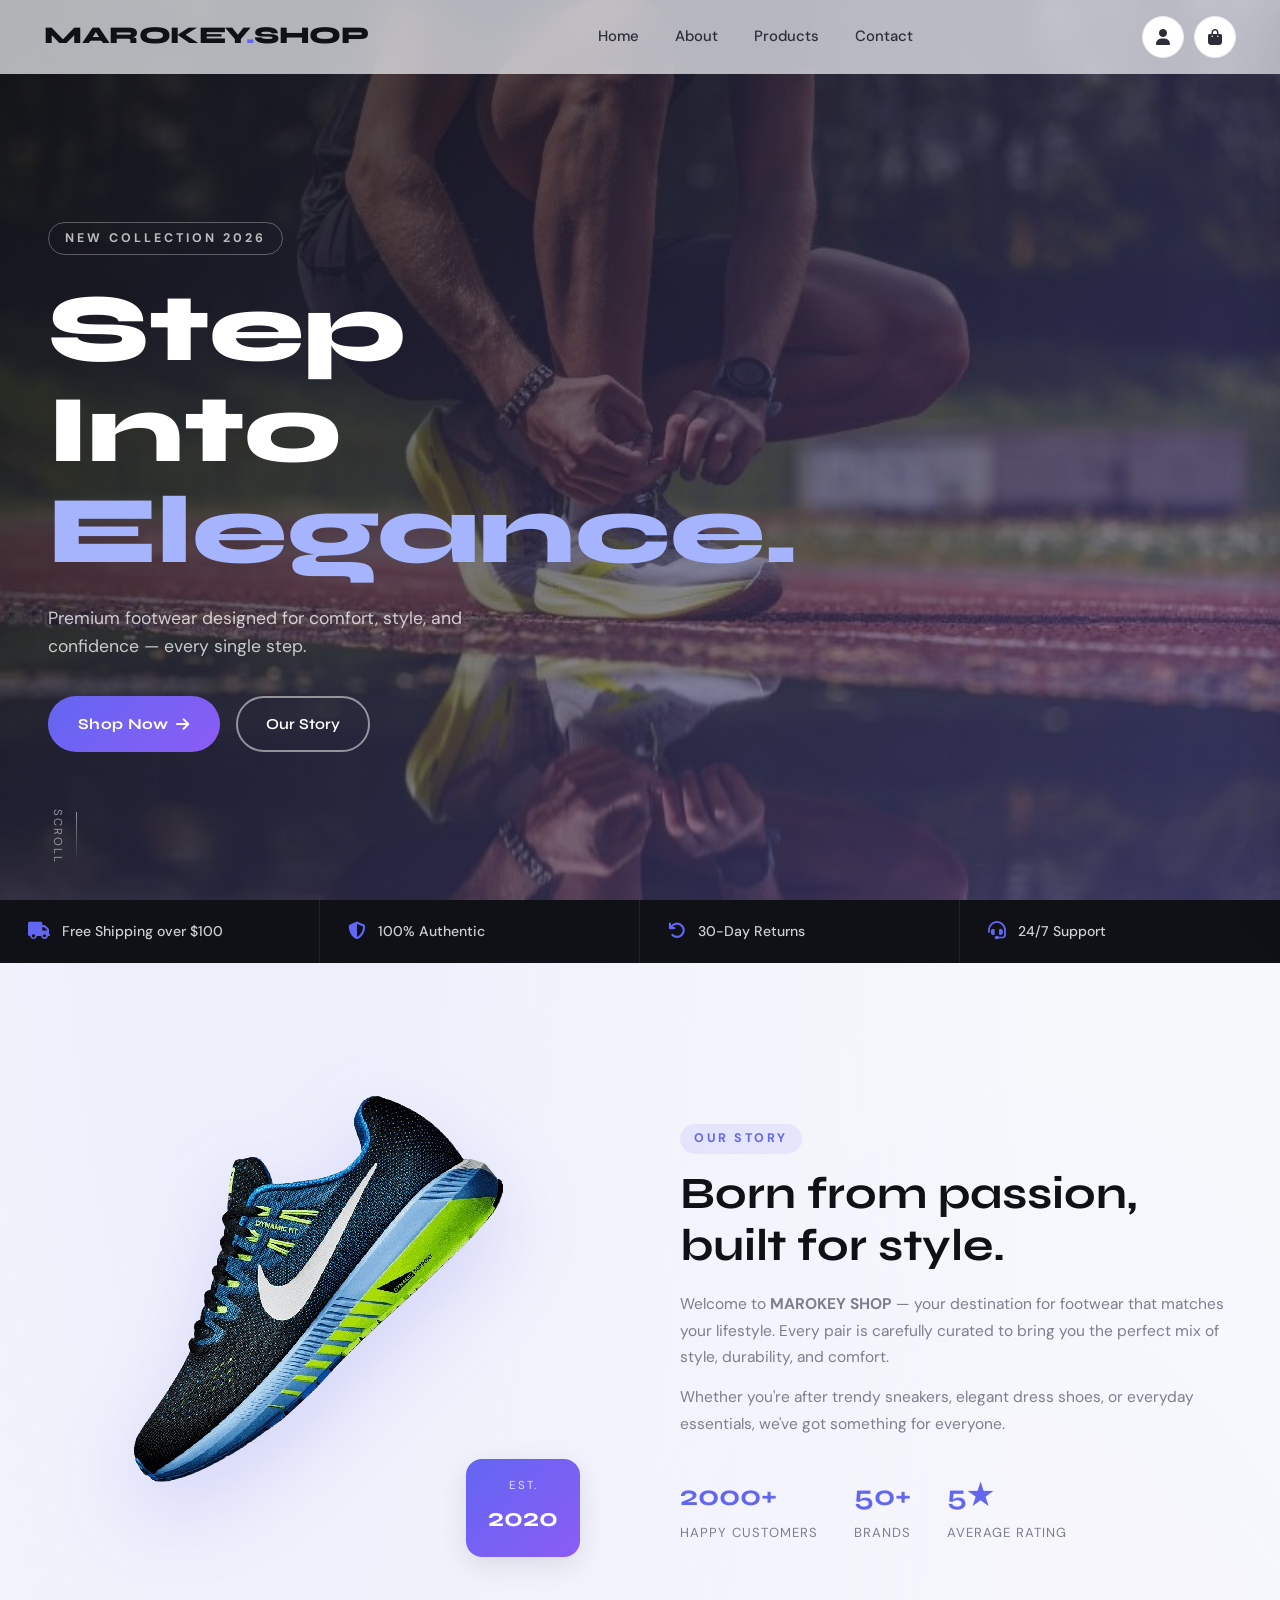
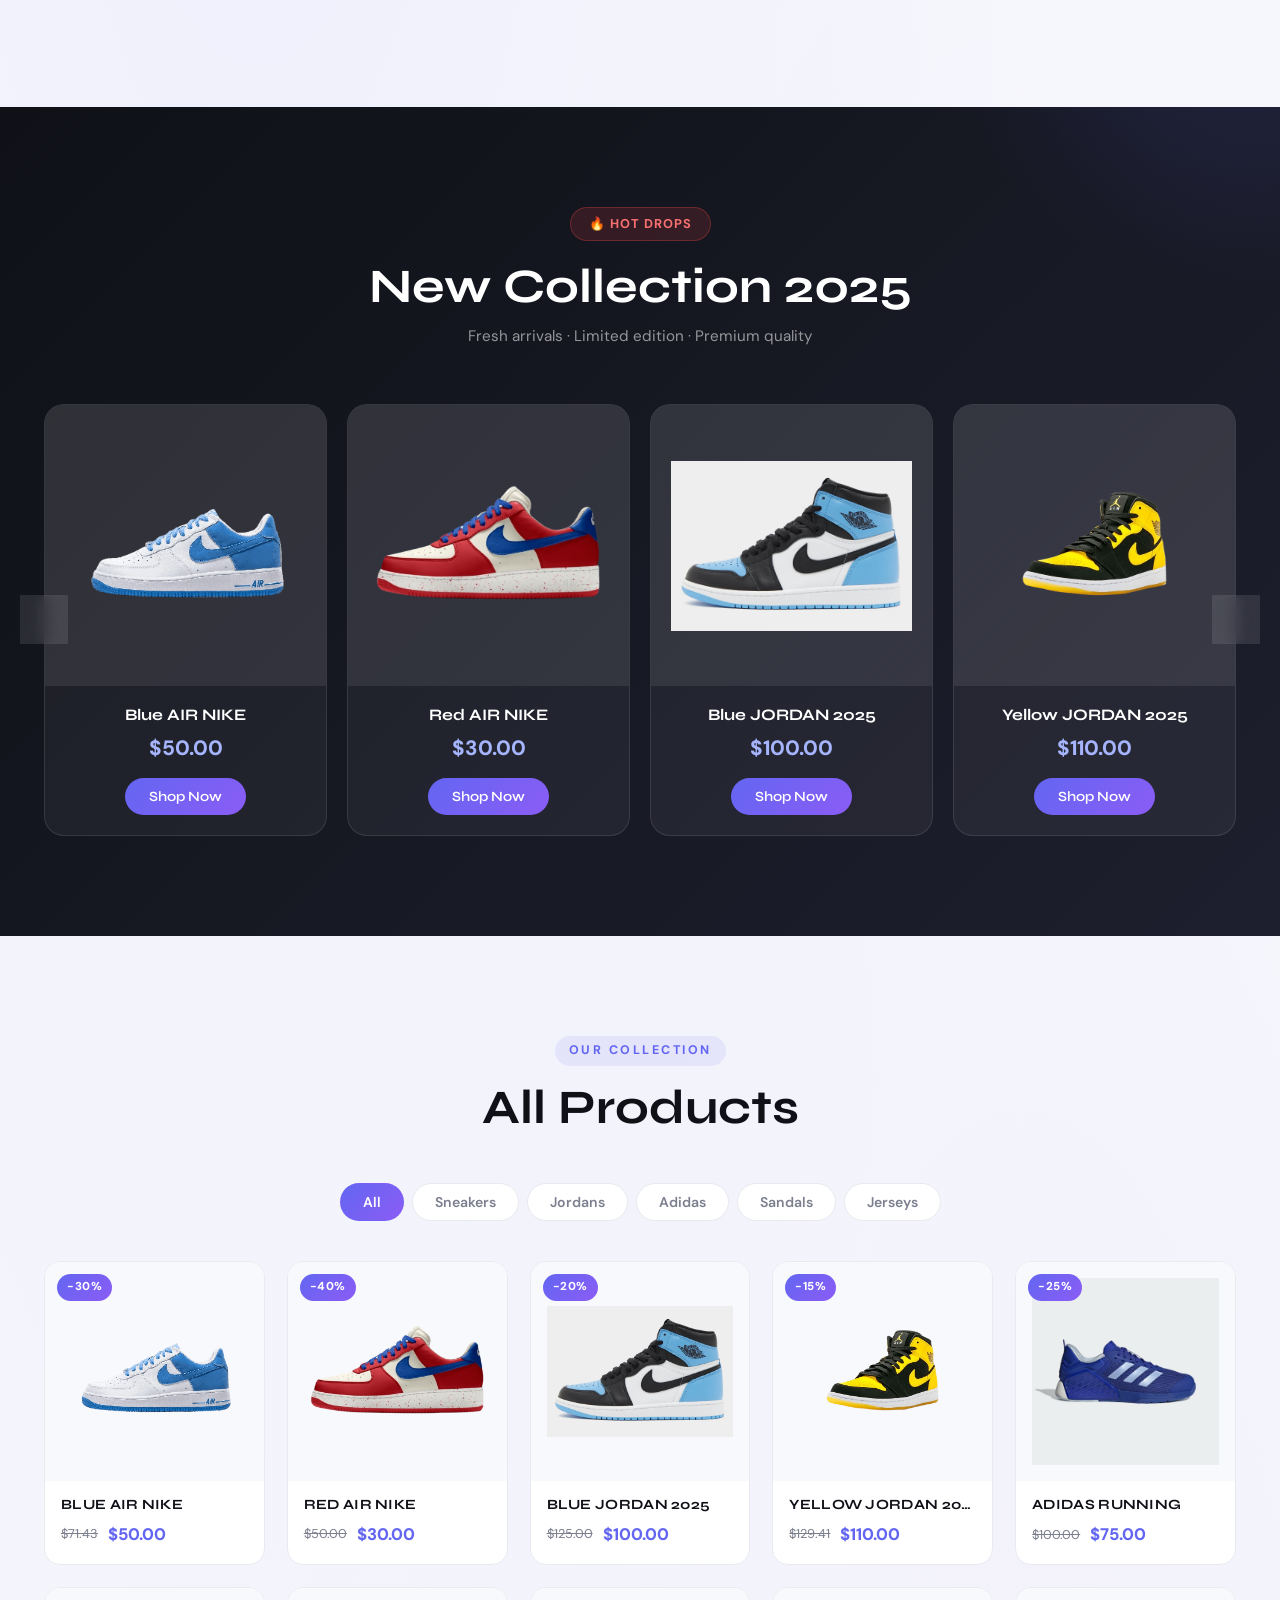
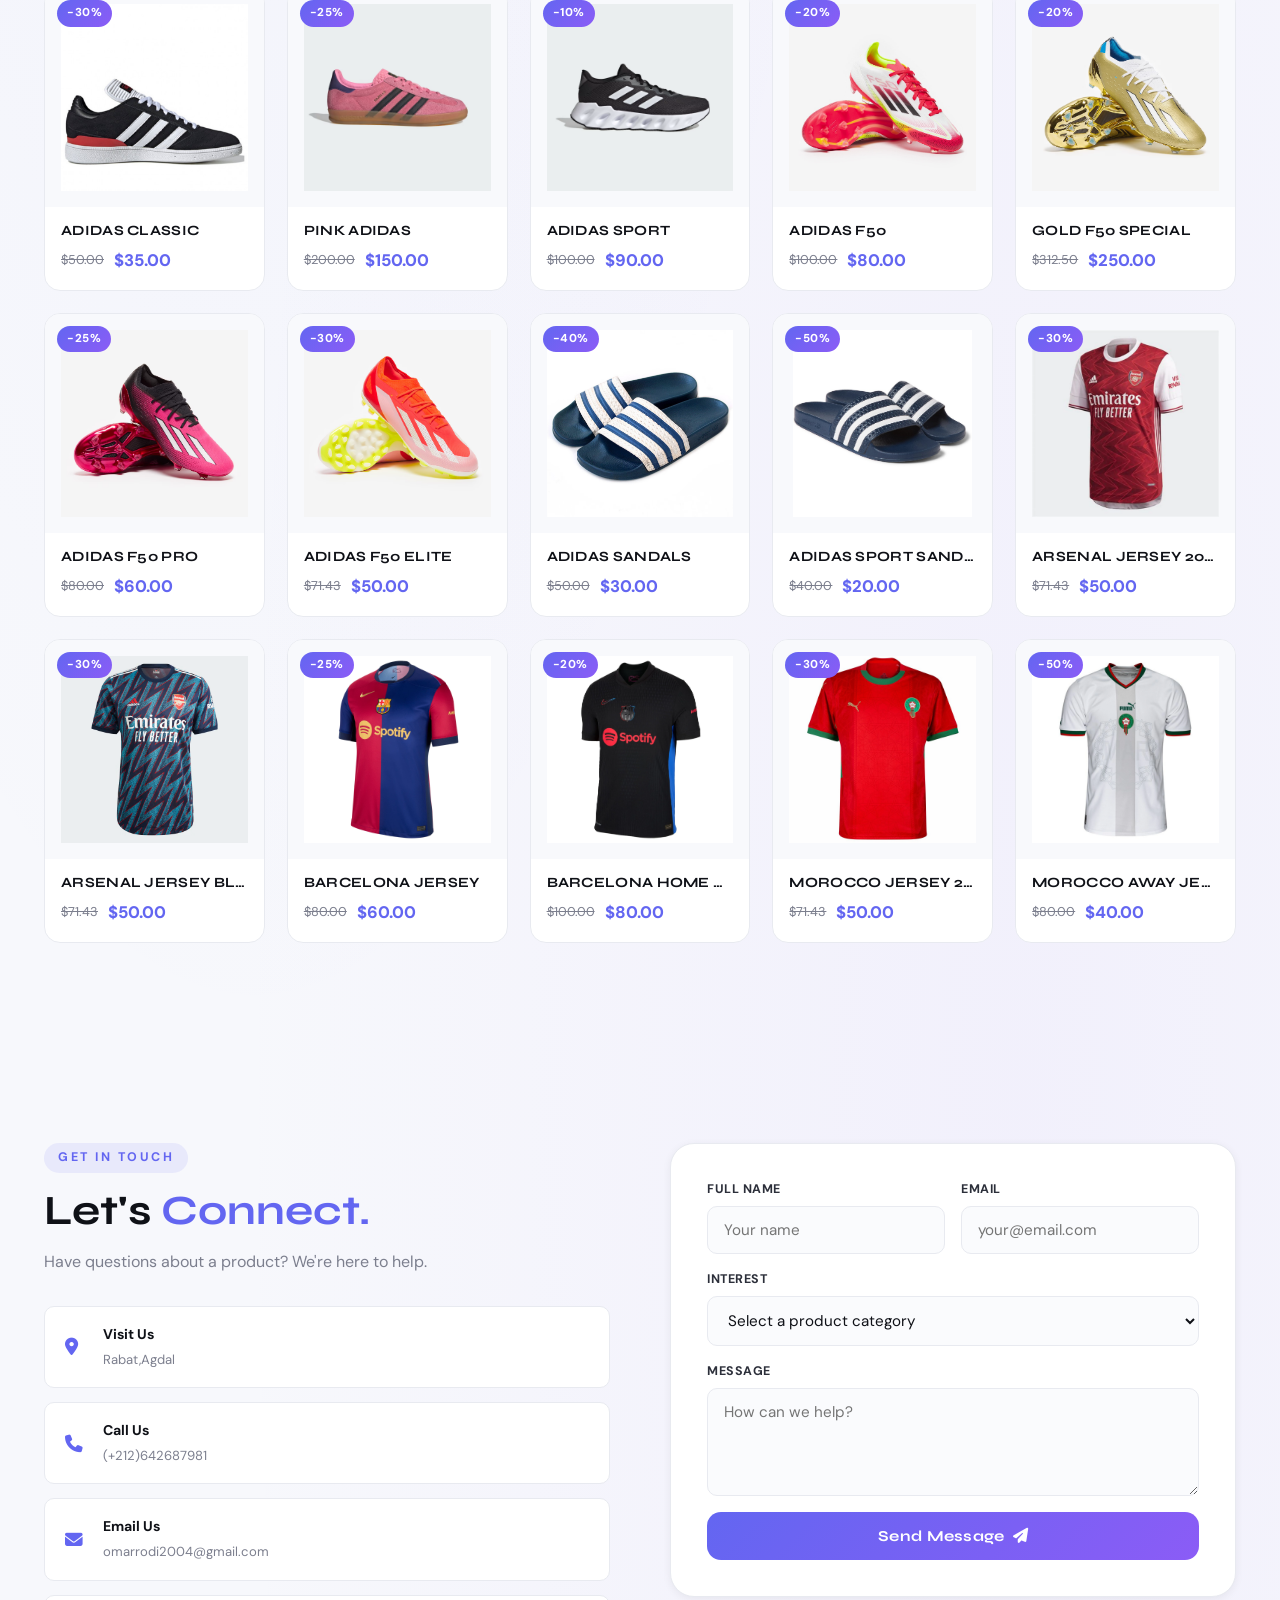
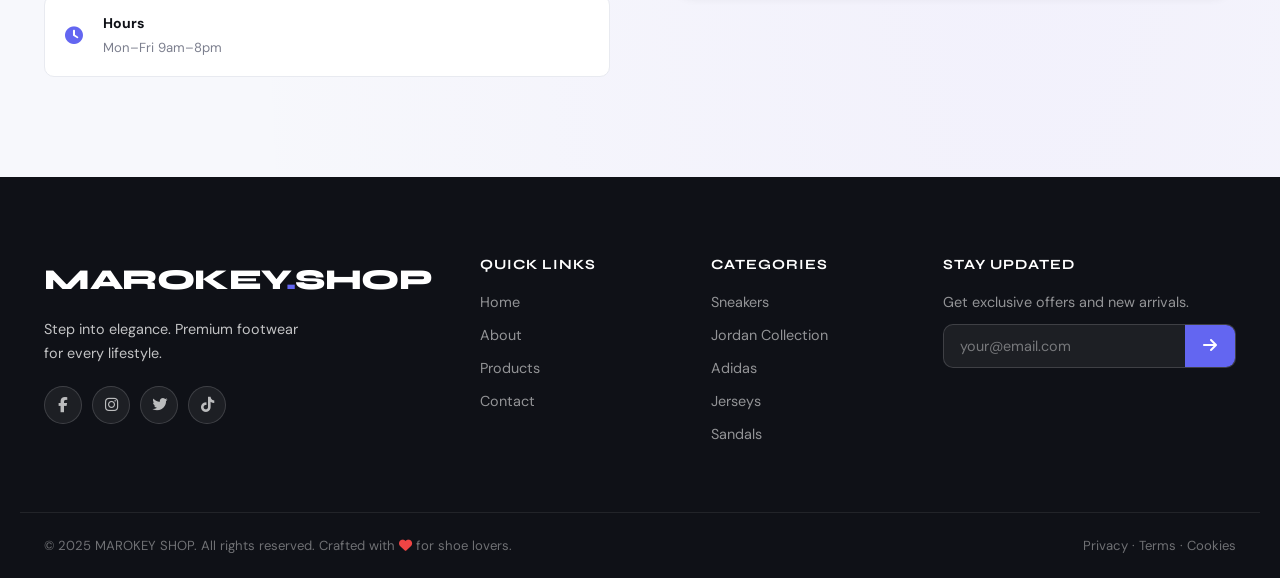
==== commit bd6b4797: "add login page to continue your checkout" ====
--- a/checkout.html
+++ b/checkout.html
@@ -290,6 +290,11 @@
 
 <script src="main.js"></script>
 <script>
+const user = JSON.parse(localStorage.getItem('mk_current_user') || 'null');
+if (!user) {
+  sessionStorage.setItem('redirectAfterLogin', 'true');
+  window.location.href = 'index.html';
+}
 const TAX_RATE = 0.10;
 let deliveryFee = 5.99;
 let selectedPay = 'card';
@@ -389,6 +394,13 @@
 }
 
 renderSummary();
+function getCurrentUser() {
+    try { return JSON.parse(localStorage.getItem('mk_current_user')) || null; } catch { return null; }
+  }
+  if (!getCurrentUser()) {
+    sessionStorage.setItem('redirectAfterLogin', 'true');
+    window.location.href = 'index.html';
+  }
 </script>
 </body>
 </html>
--- a/style.css
+++ b/style.css
@@ -17,6 +17,711 @@
   --radius:     16px;
   --radius-sm:  10px;
   --nav-h:      74px;
+ 
+/* Modal Base */
+.login-modal {
+  position: fixed;
+  top: 0;
+  left: 0;
+  width: 100%;
+  height: 100%;
+  background: rgba(0, 0, 0, 0.75);
+  backdrop-filter: blur(12px);
+  -webkit-backdrop-filter: blur(12px);
+  z-index: 100000;
+  display: none;
+  align-items: center;
+  justify-content: center;
+  transition: all 0.3s ease;
+   overflow: hidden; 
+}
+
+.login-modal.show {
+  display: flex;
+}
+
+/* Modal Card */
+.login-card {
+  position: relative;
+  width: 90%;
+  max-width: 500px;
+  background: var(--card-bg, #d6e4f0);
+  border-radius: 32px;
+  padding: 32px 28px 36px;
+  box-shadow: 0 25px 50px -12px rgba(0, 0, 0, 0.4);
+  border: 1px solid rgba(255, 255, 255, 0.1);
+  transition: transform 0.3s cubic-bezier(0.34, 1.2, 0.64, 1);
+  animation: modalSlideIn 0.4s ease-out;
+  max-height: 85vh;          
+  overflow-y: auto; 
+}
+
+
+@keyframes modalSlideIn {
+  from {
+    opacity: 0;
+    transform: scale(0.96) translateY(-20px);
+  }
+  to {
+    opacity: 1;
+    transform: scale(1) translateY(0);
+  }
+}
+
+/* Close Button */
+.login-close {
+  position: absolute;
+  top: 40px;
+  right: 20px;
+  width: 36px;
+  height: 36px;
+  border-radius: 50%;
+  background: var(--border, #e8eaf0);
+  border: none;
+  font-size: 1rem;
+  cursor: pointer;
+  display: flex;
+  align-items: center;
+  justify-content: center;
+  transition: all 0.2s ease;
+  color: var(--muted, #7c7f8e);
+  z-index: 10;
+}
+
+.login-close:hover {
+  background: var(--red, #ef4444);
+  color: white;
+  transform: rotate(90deg);
+}
+
+/* Header */
+.login-header {
+  text-align: center;
+  margin-bottom: 28px;
+}
+
+.login-icon {
+  width: 70px;
+  height: 70px;
+  background: var(--gradient, linear-gradient(135deg, #6366f1, #8b5cf6));
+  border-radius: 50%;
+  display: flex;
+  align-items: center;
+  justify-content: center;
+  margin: 0 auto 16px;
+  font-size: 2rem;
+  color: white;
+  box-shadow: 0 10px 20px rgba(99, 102, 241, 0.3);
+}
+
+.login-header h2 {
+  font-family: 'Syne', sans-serif;
+  font-size: 1.6rem;
+  font-weight: 700;
+  margin-bottom: 6px;
+  color: var(--dark, #0f1117);
+}
+
+.login-header p {
+  font-size: 0.85rem;
+  color: var(--muted, #7c7f8e);
+}
+
+/* Tabs */
+.login-tabs {
+  display: flex;
+  gap: 20px;
+  border-bottom: 2px solid var(--border, #e8eaf0);
+  margin-bottom: 24px;
+}
+
+.login-tab {
+  background: none;
+  border: none;
+  padding: 10px 0;
+  font-weight: 700;
+  font-size: 1rem;
+  cursor: pointer;
+  color: var(--muted, #7c7f8e);
+  transition: all 0.2s ease;
+  position: relative;
+  flex: 1;
+  text-align: center;
+}
+
+.login-tab.active {
+  color: var(--accent, #6366f1);
+}
+
+.login-tab.active::after {
+  content: '';
+  position: absolute;
+  bottom: -2px;
+  left: 0;
+  width: 100%;
+  height: 2px;
+  background: var(--accent, #6366f1);
+  border-radius: 2px;
+}
+
+/* Input Groups */
+.input-group {
+  display: flex;
+  align-items: center;
+  gap: 12px;
+  background: var(--white, #ffffff);
+  border: 1.5px solid var(--border, #e8eaf0);
+  border-radius: 16px;
+  padding: 0 16px;
+  margin-bottom: 18px;
+  transition: all 0.2s ease;
+}
+
+.input-group:focus-within {
+  border-color: var(--accent, #6366f1);
+  box-shadow: 0 0 0 3px rgba(99, 102, 241, 0.1);
+}
+
+.input-group i {
+  color: var(--accent, #6366f1);
+  font-size: 1rem;
+  width: 20px;
+}
+
+.input-group input {
+  width: 100%;
+  padding: 14px 0;
+  background: transparent;
+  border: none;
+  outline: none;
+  color: var(--dark, #0f1117);
+  font-size: 0.95rem;
+  font-family: inherit;
+}
+
+.input-group input::placeholder {
+  color: var(--muted, #7c7f8e);
+  font-weight: 400;
+}
+
+/* Login Button */
+.btn-login {
+  width: 100%;
+  padding: 14px;
+  background: var(--gradient, linear-gradient(135deg, #6366f1, #8b5cf6));
+  border: none;
+  border-radius: 50px;
+  color: white;
+  font-weight: 700;
+  font-size: 1rem;
+  cursor: pointer;
+  display: flex;
+  align-items: center;
+  justify-content: center;
+  gap: 8px;
+  transition: all 0.2s ease;
+  margin-top: 8px;
+}
+
+.btn-login:hover {
+  transform: translateY(-2px);
+  box-shadow: 0 8px 20px rgba(99, 102, 241, 0.4);
+}
+
+/* Login Footer */
+.login-footer {
+  text-align: center;
+  margin-top: 16px;
+}
+
+.login-footer a {
+  font-size: 0.8rem;
+  color: var(--accent, #6366f1);
+  text-decoration: none;
+  transition: color 0.2s;
+}
+
+.login-footer a:hover {
+  text-decoration: underline;
+}
+
+/* Divider */
+.login-divider {
+  text-align: center;
+  margin: 24px 0 16px;
+  position: relative;
+}
+
+.login-divider::before,
+.login-divider::after {
+  content: '';
+  position: absolute;
+  top: 50%;
+  width: calc(50% - 70px);
+  height: 1px;
+  background: var(--border, #e8eaf0);
+}
+
+.login-divider::before {
+  left: 0;
+}
+
+.login-divider::after {
+  right: 0;
+}
+
+.login-divider span {
+  background: var(--card-bg, #ffffff);
+  padding: 0 16px;
+  font-size: 0.75rem;
+  color: var(--muted, #7c7f8e);
+}
+
+/* Social Login */
+.social-login {
+  display: flex;
+  gap: 12px;
+  margin-top: 8px;
+}
+
+.social-btn {
+  flex: 1;
+  display: flex;
+  align-items: center;
+  justify-content: center;
+  gap: 8px;
+  padding: 10px;
+  background: transparent;
+  border: 1.5px solid var(--border, #e8eaf0);
+  border-radius: 50px;
+  font-size: 0.85rem;
+  font-weight: 500;
+  cursor: pointer;
+  transition: all 0.2s ease;
+  color: var(--dark, #0f1117);
+}
+
+.social-btn:hover {
+  background: rgba(99, 102, 241, 0.08);
+  border-color: var(--accent, #6366f1);
+}
+
+/* Messages */
+.login-message {
+  font-size: 0.8rem;
+  text-align: center;
+  margin-top: 12px;
+  min-height: 36px;
+  color: var(--red, #ef4444);
+}
+
+
+
+/* Tablet (768px and below) */
+@media (max-width: 768px) {
+  .login-card {
+    max-width: 450px;
+    padding: 28px 24px 32px;
+    border-radius: 28px;
+  }
+
+  .login-icon {
+    width: 60px;
+    height: 60px;
+    font-size: 1.6rem;
+  }
+
+  .login-header h2 {
+    font-size: 1.4rem;
+  }
+
+  .login-header p {
+    font-size: 0.8rem;
+  }
+
+  .input-group {
+    padding: 0 14px;
+    margin-bottom: 16px;
+  }
+
+  .input-group input {
+    padding: 12px 0;
+    font-size: 0.9rem;
+  }
+
+  .btn-login {
+    padding: 12px;
+    font-size: 0.95rem;
+  }
+
+  .social-btn {
+    padding: 8px;
+    font-size: 0.8rem;
+  }
+}
+
+/* Mobile (600px and below) */
+@media (max-width: 600px) {
+  .login-card {
+    width: 92%;
+    padding: 24px 20px 28px;
+    border-radius: 24px;
+  }
+
+  .login-icon {
+    width: 50px;
+    height: 50px;
+    font-size: 1.4rem;
+    margin-bottom: 12px;
+  }
+
+  .login-header h2 {
+    font-size: 1.2rem;
+  }
+
+  .login-header p {
+    font-size: 0.75rem;
+  }
+
+  .login-tabs {
+    gap: 12px;
+    margin-bottom: 20px;
+  }
+
+  .login-tab {
+    font-size: 0.9rem;
+    padding: 8px 0;
+  }
+
+  .input-group {
+    padding: 0 12px;
+    margin-bottom: 14px;
+  }
+
+  .input-group i {
+    font-size: 0.9rem;
+  }
+
+  .input-group input {
+    padding: 11px 0;
+    font-size: 0.85rem;
+  }
+
+  .btn-login {
+    padding: 11px;
+    font-size: 0.9rem;
+  }
+
+  .login-footer a {
+    font-size: 0.75rem;
+  }
+
+  .login-divider {
+    margin: 20px 0 14px;
+  }
+
+  .login-divider span {
+    font-size: 0.7rem;
+    padding: 0 12px;
+  }
+
+  .social-login {
+    gap: 8px;
+  }
+
+  .social-btn {
+    padding: 7px;
+    font-size: 0.75rem;
+    gap: 6px;
+  }
+}
+@media (max-width: 480px) {
+  .login-card {
+    max-height: 90vh;
+    padding: 20px 16px;
+  }
+}
+
+/* Small phones (400px and below) */
+@media (max-width: 400px) {
+  .login-card {
+    width: 95%;
+    padding: 20px 16px 24px;
+    border-radius: 20px;
+  }
+
+  .login-icon {
+    width: 45px;
+    height: 45px;
+    font-size: 1.2rem;
+  }
+
+  .login-header h2 {
+    font-size: 1.1rem;
+  }
+
+  .login-header p {
+    font-size: 0.7rem;
+  }
+
+  .login-tab {
+    font-size: 0.85rem;
+  }
+
+  .input-group {
+    margin-bottom: 12px;
+  }
+
+  .input-group input {
+    font-size: 0.8rem;
+  }
+
+  .btn-login {
+    padding: 10px;
+    font-size: 0.85rem;
+  }
+
+  /* Stack social buttons vertically */
+  .social-login {
+    flex-direction: column;
+    gap: 10px;
+  }
+
+  .social-btn {
+    width: 100%;
+    justify-content: center;
+    padding: 9px;
+  }
+
+  .login-close {
+    top: 12px;
+    right: 12px;
+    width: 30px;
+    height: 30px;
+    font-size: 0.85rem;
+  }
+}
+
+/* Landscape mode on phones */
+@media (max-width: 800px) and (orientation: landscape) {
+  .login-card {
+    max-height: 90vh;
+    overflow-y: auto;
+    padding: 20px;
+  }
+
+  .login-icon {
+    width: 40px;
+    height: 40px;
+    font-size: 1.2rem;
+    margin-bottom: 8px;
+  }
+
+  .login-header h2 {
+    font-size: 1rem;
+    margin-bottom: 4px;
+  }
+
+  .login-header p {
+    font-size: 0.7rem;
+    margin-bottom: 0;
+  }
+
+  .input-group {
+    margin-bottom: 10px;
+  }
+
+  .input-group input {
+    padding: 8px 0;
+  }
+
+  .btn-login {
+    margin-top: 4px;
+    padding: 8px;
+  }
+}
+
+/* Dark mode adjustments (if body has .dark class) */
+body.dark .login-card {
+  background: var(--card-bg, #1e293b);
+}
+
+body.dark .input-group {
+  background: var(--white, #1e293b);
+  border-color: var(--border, #334155);
+}
+
+body.dark .input-group input {
+  color: var(--dark, #f0f0f0);
+}
+
+body.dark .social-btn {
+  background: var(--white, #1e293b);
+  color: var(--dark, #f0f0f0);
+}
+
+body.dark .login-divider span {
+  background: var(--card-bg, #1e293b);
+}
+
+/* Touch-friendly tap targets */
+@media (hover: none) and (pointer: coarse) {
+  .login-tab,
+  .btn-login,
+  .social-btn,
+  .login-close {
+    cursor: default;
+  }
+
+  .input-group input {
+    font-size: 16px; /* Prevents zoom on iOS */
+  }
+}
+}
+
+/* User Dropdown Menu */
+.user-dropdown {
+  position: fixed;
+  top: 80px;
+  right: 20px;
+  background: var(--card-bg, #ffffff);
+  border-radius: 20px;
+  box-shadow: 0 15px 35px rgba(0,0,0,0.15);
+  border: 1px solid var(--border, #e8eaf0);
+  min-width: 220px;
+  z-index: 10001;
+  overflow: hidden;
+  animation: dropdownFade 0.2s ease;
+}
+
+@keyframes dropdownFade {
+  from { opacity: 0; transform: translateY(-10px); }
+  to { opacity: 1; transform: translateY(0); }
+}
+
+.user-dropdown-header {
+  display: flex;
+  align-items: center;
+  gap: 12px;
+  padding: 16px;
+  background: var(--bg, #f7f8fc);
+}
+
+.user-dropdown-header i {
+  font-size: 2rem;
+  color: var(--accent, #6366f1);
+}
+
+.user-dropdown-header div {
+  display: flex;
+  flex-direction: column;
+  overflow: hidden;
+}
+
+.user-dropdown-header span {
+  font-weight: 700;
+  font-size: 0.9rem;
+  color: var(--dark, #0f1117);
+  white-space: nowrap;
+  overflow: hidden;
+  text-overflow: ellipsis;
+}
+
+.user-dropdown-header small {
+  font-size: 0.7rem;
+  color: var(--muted, #7c7f8e);
+  white-space: nowrap;
+  overflow: hidden;
+  text-overflow: ellipsis;
+}
+
+.user-dropdown-divider {
+  height: 1px;
+  background: var(--border, #e8eaf0);
+  margin: 0;
+}
+
+.logout-btn {
+  width: 100%;
+  padding: 12px 16px;
+  background: transparent;
+  border: none;
+  text-align: left;
+  font-size: 0.85rem;
+  font-weight: 500;
+  color: var(--red, #ef4444);
+  cursor: pointer;
+  transition: background 0.2s;
+  display: flex;
+  align-items: center;
+  gap: 10px;
+}
+
+.logout-btn:hover {
+  background: rgba(239, 68, 68, 0.1);
+}
+
+/* Mobile: adjust position */
+@media (max-width: 600px) {
+  .user-dropdown {
+    top: 70px;
+    right: 10px;
+    min-width: 200px;
+  }
+}
+/* Landscape mode on phones */
+@media (max-width: 800px) and (orientation: landscape) {
+  .login-card {
+    max-height: 85vh;
+    overflow-y: auto;
+    padding: 16px;
+  }
+  .login-icon {
+    width: 40px;
+    height: 40px;
+    font-size: 1.2rem;
+    margin-bottom: 8px;
+  }
+  .login-header h2 {
+    font-size: 1rem;
+    margin-bottom: 4px;
+  }
+  .login-header p {
+    font-size: 0.7rem;
+    margin-bottom: 0;
+  }
+  .input-group {
+    margin-bottom: 8px;
+  }
+  .input-group input {
+    padding: 8px 0;
+  }
+  .btn-login {
+    padding: 8px;
+    margin-top: 4px;
+  }
+  .social-login {
+    margin-top: 8px;
+  }
+  .login-divider {
+    margin: 16px 0 12px;
+  }
+}
+.login-modal {
+  position: fixed;
+  top: 0;
+  left: 0;
+  width: 100%;
+  height: 100%;
+  background: rgba(0, 0, 0, 0.6);
+  backdrop-filter: blur(6px);
+  z-index: 10000;
+  display: none;           
+  align-items: center;
+  justify-content: center;
+}
+.login-modal.show {
+  display: flex ;
 }
 
 /* ── Reset ──────────────────────────────────────────────────── */
